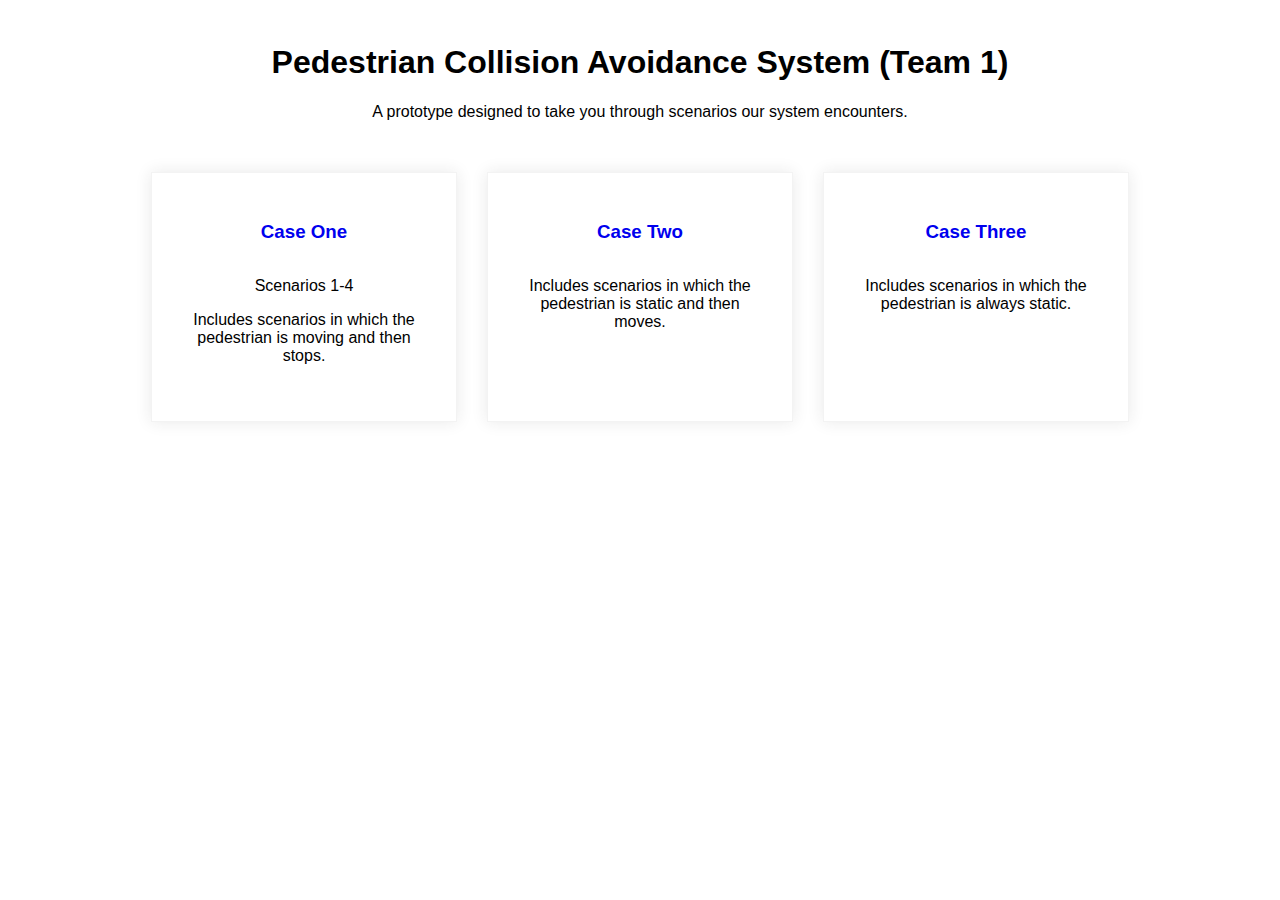
==== index.html @ 17b0c8d7 "new text layout home page" ====
<!DOCTYPE html>
<html lang="en">
<head>
    <meta charset="UTF-8">
    <meta http-equiv="X-UA-Compatible" content="IE=edge">
    <meta name="viewport" content="width=device-width, initial-scale=1.0">
    <link rel="stylesheet" href="style.css">
    <title>PCAS Prototype</title>
</head>
<body>
    <div class="body">
        <div class="header">
            <h1>Pedestrian Collision Avoidance System (Team 1)</h1>
            <p>A prototype designed to take you through scenarios our system encounters.</p>
        </div>
    
        <!--<div class="prototype">
            <iframe src="https://i.simmer.io/@AshleyArciniega/pcasprototype"></iframe>
            <iframe src="https://www.dropbox.com/s/5e4xvlfjmd02nue/index.html?dl=0" name="pcasprototype" scrolling="no"></iframe>
        </div>-->

        <div class="scenario-cards">
            <div class="card" id="c1">
                <a href="CaseOne.html">
                    <h3>Case One</h3></a>
                    <p>Scenarios 1-4</p>
                    <p>Includes scenarios in which the pedestrian is moving and then stops.</p>
            </div>
            <div class="card" id="c2">
                <a href="CaseTwo.html">
                    <h3>Case Two</h3></a>
                    <p>Includes scenarios in which the pedestrian is static and then moves.</p>
            </div>
            <div class="card" id="c3">
                <a href="CaseThree.html">
                    <h3>Case Three</h3></a>
                    <p>Includes scenarios in which the pedestrian is always static.</p>
            </div>
        </div>


    </div>    
</body>
</html>
---- style.css ----
body {
    background-color: #fff;
    font-family: Helvetica, sans-serif;
}

.body {
    display: flex;
    flex-direction: column;
    justify-content: center;
    align-items: center;
    text-align: center;
    margin: 0 auto;
}

h3 {
    margin: 0;
    font-weight: 100px;
    display: block;
}

.header {
    width: 100%;
    margin: 15px 15px;
    text-align: center;
}

.nav {
    margin: 0;
    padding: 0;
    list-style-type: none;
    padding-bottom: 20px;
}

.nav li {
    display: inline-block;
    padding: 0 20px;
    color: #222;
}

.nav li:hover {
    opacity: 0.5;
    transition: opacity ease-in-out 0.2s;
}

a {
    text-decoration: none;
    padding: 10px;
}

a:visited {
    text-decoration: none;
    color: #222;
}

.scenario-cards {
    display: grid;
    justify-content: center;
    grid-template-columns: 25% 25% 25%;
    grid-template-rows: 250px 250px;
    grid-gap: 30px;
    padding: 20px 20px;
}

.card {
    background-color: #fff;
    box-shadow: rgba(39, 39, 39, 0.1) 0 0 15px;
    border: .2px solid #f3f3f3;
    padding: 30px 30px;
}

#c1 {
    grid-row: 1;
    grid-column: 1;
}

#c2 {
    grid-row: 1;
    grid-column: 2;
}

#c3 {
    grid-row: 1;
    grid-column: 3;
}

.case1 {
    display: grid;
    justify-content: center;
    grid-template-columns: 1200px;
    grid-template-rows: 600px 600px 600px 600px;
    grid-gap: 30px;
    padding: 20px 20px;
}

#c1-1 {
    grid-column: 1;
    grid-row: 1;
}

#c1-2 {
    grid-column: 1;
    grid-row: 2;
}

#c1-3 {
    grid-column: 1;
    grid-row: 3;
}

#c1-4 {
    grid-column: 1;
    grid-row: 4;
}

.case2, .case3 {
    display: grid;
    justify-content: center;
    grid-template-columns: 1200px;
    grid-template-rows: 600px 600px 600px;
    grid-gap: 30px;
    padding: 20px 20px;
}

#c2-1 {
    grid-column: 1;
    grid-row: 1;
}

#c2-2 {
    grid-column: 1;
    grid-row: 2;
}

#c2-3 {
    grid-column: 1;
    grid-row: 3;
}

#c3-1 {
    grid-column: 1;
    grid-row: 1;
}

#c3-2 {
    grid-column: 1;
    grid-row: 2;
}

#c3-3 {
    grid-column: 1;
    grid-row: 3;
}

/*.prototype {
    width: 64%;
}

iframe {
    width: 100%;
    height: 600px;
    border-radius: 5px;
    border-color: #ccc;
}*/
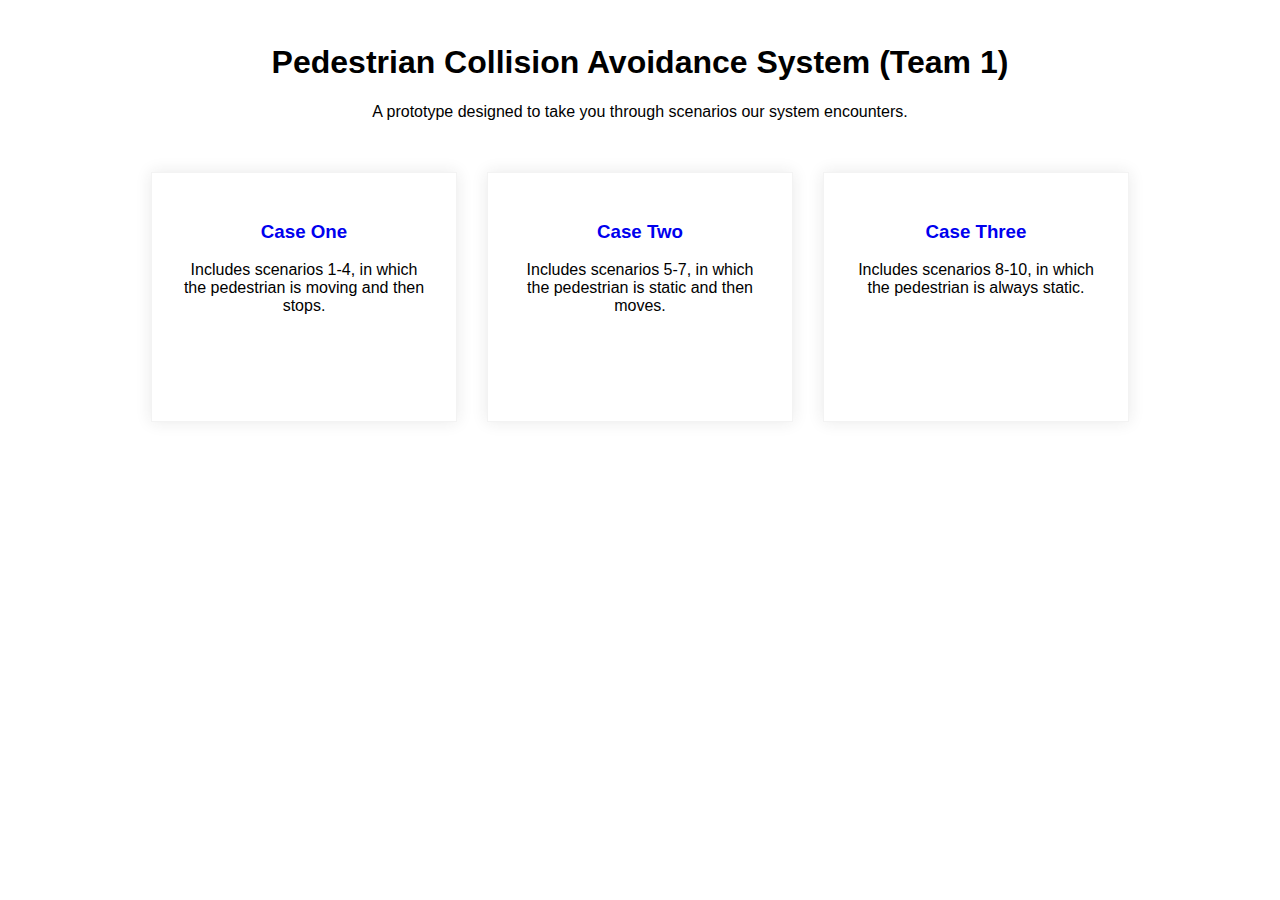
==== commit f0f068c5: "update home page" ====
--- a/index.html
+++ b/index.html
@@ -23,18 +23,17 @@
             <div class="card" id="c1">
                 <a href="CaseOne.html">
                     <h3>Case One</h3></a>
-                    <p>Scenarios 1-4</p>
-                    <p>Includes scenarios in which the pedestrian is moving and then stops.</p>
+                    <p>Includes scenarios 1-4, in which the pedestrian is moving and then stops.</p>
             </div>
             <div class="card" id="c2">
                 <a href="CaseTwo.html">
                     <h3>Case Two</h3></a>
-                    <p>Includes scenarios in which the pedestrian is static and then moves.</p>
+                    <p>Includes scenarios 5-7, in which the pedestrian is static and then moves.</p>
             </div>
             <div class="card" id="c3">
                 <a href="CaseThree.html">
                     <h3>Case Three</h3></a>
-                    <p>Includes scenarios in which the pedestrian is always static.</p>
+                    <p>Includes scenarios 8-10, in which the pedestrian is always static.</p>
             </div>
         </div>
 
--- a/style.css
+++ b/style.css
@@ -14,7 +14,6 @@
 
 h3 {
     margin: 0;
-    font-weight: 100px;
     display: block;
 }
 
@@ -59,6 +58,11 @@
     grid-template-rows: 250px 250px;
     grid-gap: 30px;
     padding: 20px 20px;
+}
+
+
+.scenario-cards p {
+    margin-top: 0px;
 }
 
 .card {
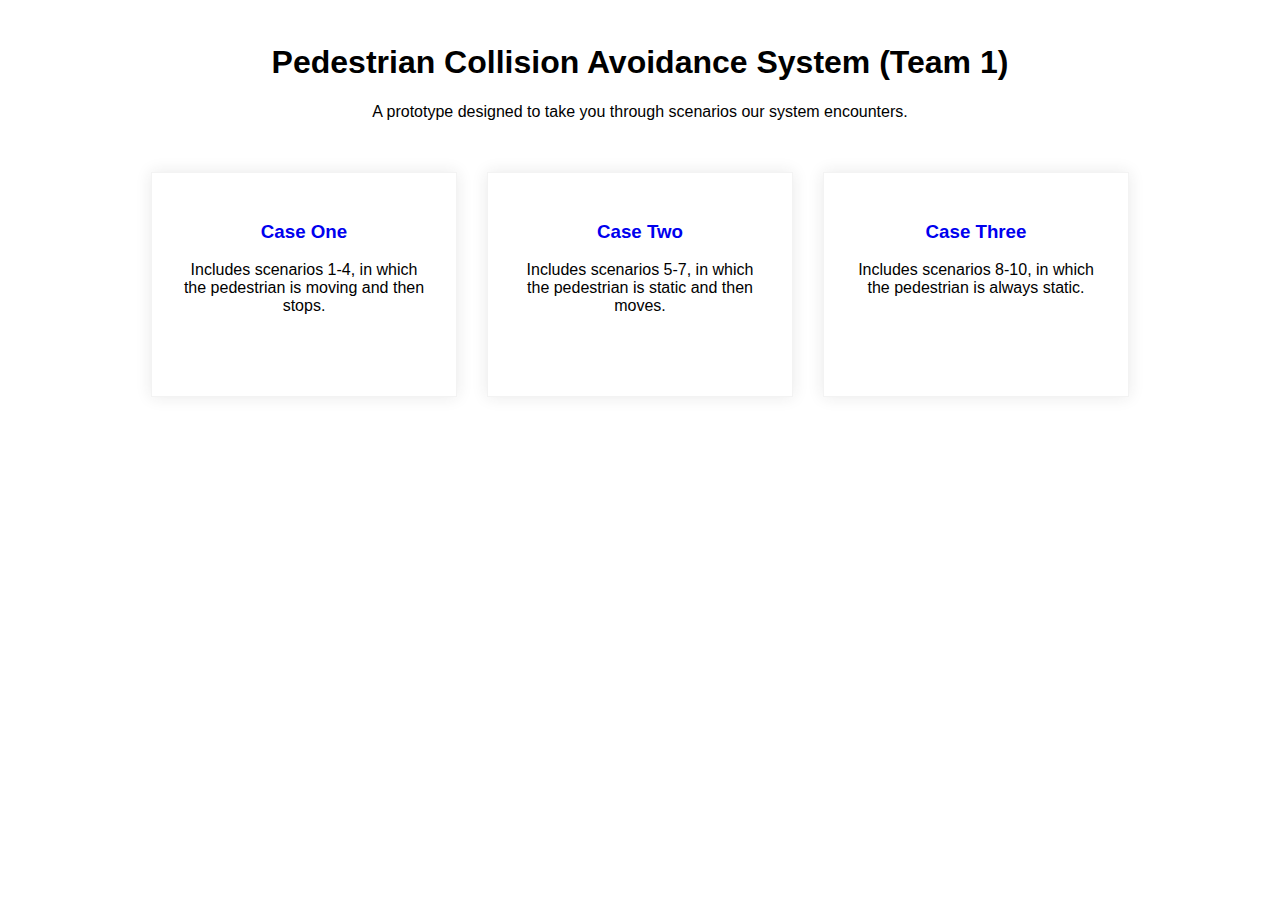
==== commit 18717c60: "change sizing again" ====
--- a/index.html
+++ b/index.html
@@ -19,7 +19,7 @@
             <iframe src="https://www.dropbox.com/s/5e4xvlfjmd02nue/index.html?dl=0" name="pcasprototype" scrolling="no"></iframe>
         </div>-->
 
-        <div class="scenario-cards">
+        <div class="case-cards">
             <div class="card" id="c1">
                 <a href="CaseOne.html">
                     <h3>Case One</h3></a>
--- a/style.css
+++ b/style.css
@@ -51,17 +51,17 @@
     color: #222;
 }
 
-.scenario-cards {
+.case-cards {
     display: grid;
     justify-content: center;
     grid-template-columns: 25% 25% 25%;
-    grid-template-rows: 250px 250px;
+    grid-template-rows: 225px 225px;
     grid-gap: 30px;
     padding: 20px 20px;
 }
 
 
-.scenario-cards p {
+.case-cards p {
     margin-top: 0px;
 }
 
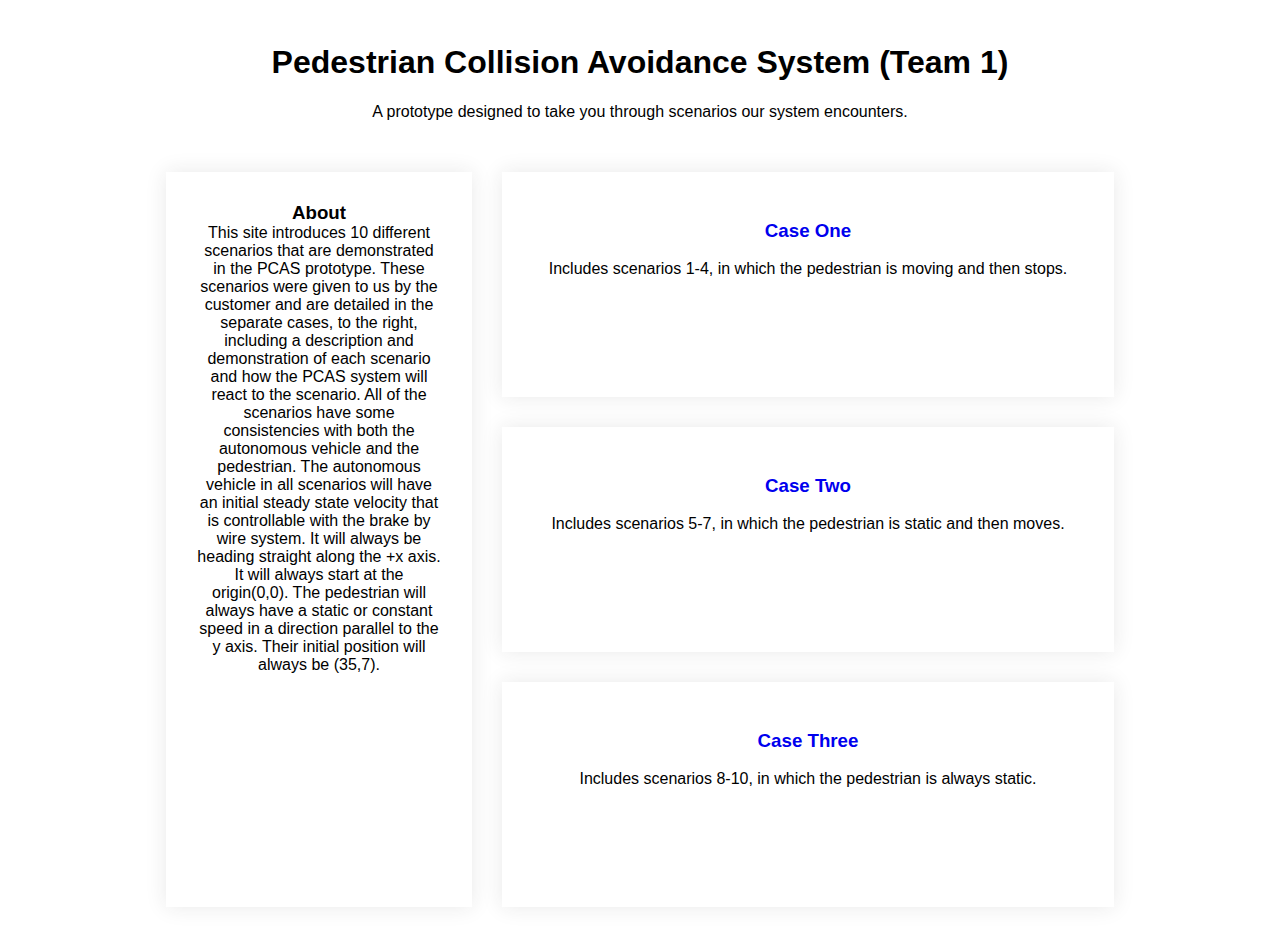
==== commit 280a2d08: "change home layout" ====
--- a/index.html
+++ b/index.html
@@ -20,6 +20,16 @@
         </div>-->
 
         <div class="case-cards">
+            <div class="card" id="c0">
+                <h3>About</h3>
+                <p>This site introduces 10 different scenarios that are demonstrated in the PCAS prototype. These scenarios were given
+                     to us by the customer and are detailed in the separate cases, to the right, including a description and demonstration
+                      of each scenario and how the PCAS system will react to the scenario. All of the scenarios have some consistencies 
+                      with both the autonomous vehicle and the pedestrian. The autonomous vehicle in all scenarios will have an initial steady state velocity that 
+                      is controllable with the brake by wire system. It will always be heading straight along the +x axis. It will always 
+                      start at the origin(0,0). The pedestrian will always have a static or constant speed in a direction parallel to the 
+                      y axis. Their initial position will always be (35,7).</p>
+            </div>
             <div class="card" id="c1">
                 <a href="CaseOne.html">
                     <h3>Case One</h3></a>
--- a/style.css
+++ b/style.css
@@ -54,12 +54,11 @@
 .case-cards {
     display: grid;
     justify-content: center;
-    grid-template-columns: 25% 25% 25%;
-    grid-template-rows: 225px 225px;
+    grid-template-columns: 25% 50%;
+    grid-template-rows: 225px 225px 225px;
     grid-gap: 30px;
     padding: 20px 20px;
 }
-
 
 .case-cards p {
     margin-top: 0px;
@@ -67,30 +66,35 @@
 
 .card {
     background-color: #fff;
-    box-shadow: rgba(39, 39, 39, 0.1) 0 0 15px;
-    border: .2px solid #f3f3f3;
+    box-shadow: rgba(39, 39, 39, 0.1) 0 0 20px;
+    border: .2x solid #f3f3f3;
     padding: 30px 30px;
 }
 
+#c0 {
+    grid-column: 1; 
+    grid-row: 1/ span 3;
+}
+
 #c1 {
+    grid-column: 2;
     grid-row: 1;
-    grid-column: 1;
 }
 
 #c2 {
-    grid-row: 1;
     grid-column: 2;
+    grid-row: 2;
 }
 
 #c3 {
-    grid-row: 1;
-    grid-column: 3;
+    grid-column: 2;
+    grid-row: 3;
 }
 
 .case1 {
     display: grid;
     justify-content: center;
-    grid-template-columns: 1200px;
+    grid-template-columns: 1000px;
     grid-template-rows: 600px 600px 600px 600px;
     grid-gap: 30px;
     padding: 20px 20px;
@@ -119,7 +123,7 @@
 .case2, .case3 {
     display: grid;
     justify-content: center;
-    grid-template-columns: 1200px;
+    grid-template-columns: 1000px;
     grid-template-rows: 600px 600px 600px;
     grid-gap: 30px;
     padding: 20px 20px;
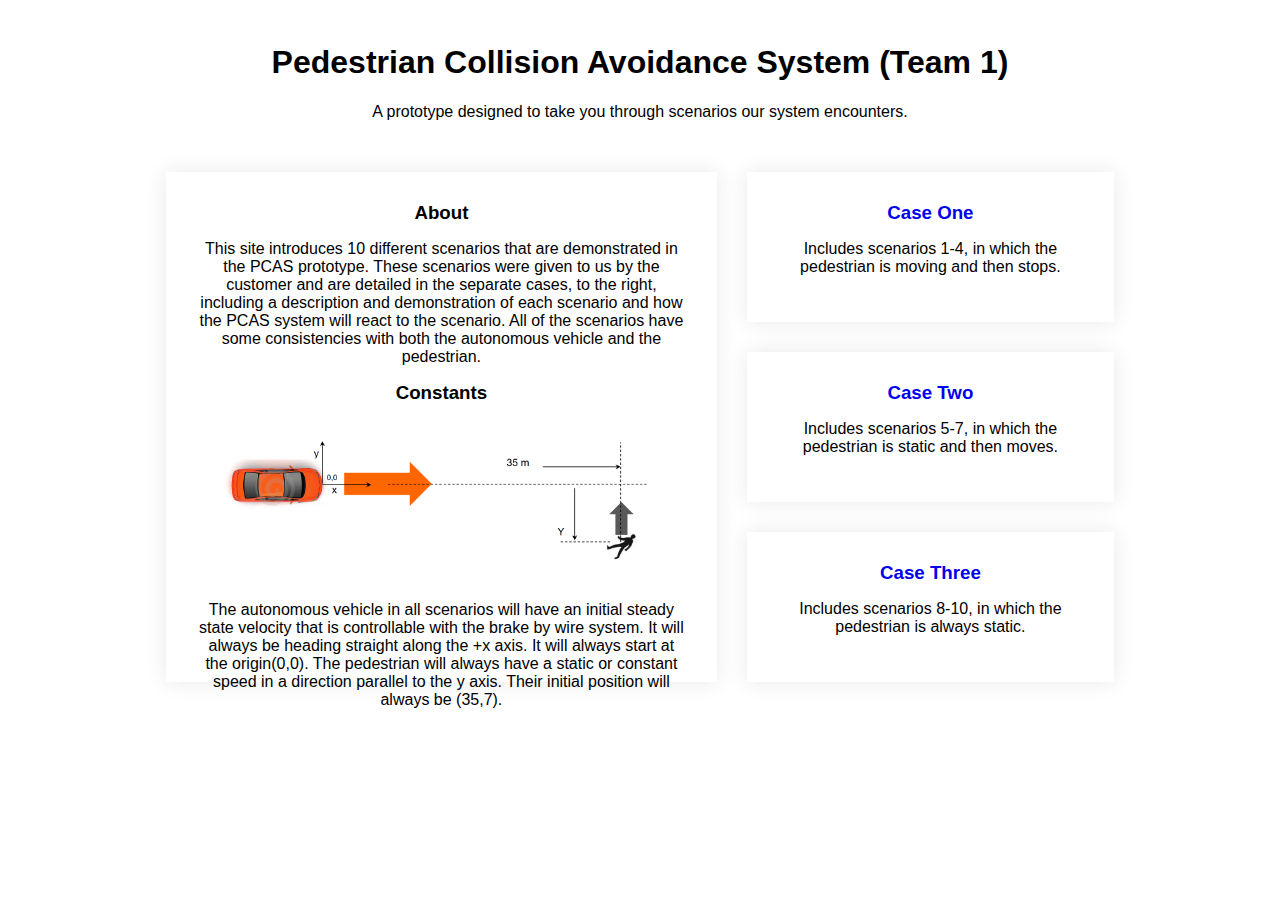
==== commit 325c0738: "add image and new section" ====
--- a/index.html
+++ b/index.html
@@ -25,10 +25,13 @@
                 <p>This site introduces 10 different scenarios that are demonstrated in the PCAS prototype. These scenarios were given
                      to us by the customer and are detailed in the separate cases, to the right, including a description and demonstration
                       of each scenario and how the PCAS system will react to the scenario. All of the scenarios have some consistencies 
-                      with both the autonomous vehicle and the pedestrian. The autonomous vehicle in all scenarios will have an initial steady state velocity that 
-                      is controllable with the brake by wire system. It will always be heading straight along the +x axis. It will always 
-                      start at the origin(0,0). The pedestrian will always have a static or constant speed in a direction parallel to the 
-                      y axis. Their initial position will always be (35,7).</p>
+                      with both the autonomous vehicle and the pedestrian.</p>
+                <h3>Constants</h3>
+                <img src="about.png" alt="picture to model consistencies">
+                <p>The autonomous vehicle in all scenarios will have an initial steady state velocity that 
+                    is controllable with the brake by wire system. It will always be heading straight along the +x axis. It will always 
+                    start at the origin(0,0). The pedestrian will always have a static or constant speed in a direction parallel to the 
+                    y axis. Their initial position will always be (35,7).</p>
             </div>
             <div class="card" id="c1">
                 <a href="CaseOne.html">
--- a/style.css
+++ b/style.css
@@ -43,7 +43,6 @@
 
 a {
     text-decoration: none;
-    padding: 10px;
 }
 
 a:visited {
@@ -54,14 +53,10 @@
 .case-cards {
     display: grid;
     justify-content: center;
-    grid-template-columns: 25% 50%;
-    grid-template-rows: 225px 225px 225px;
+    grid-template-columns: 45% 30%;
+    grid-template-rows: 150px 150px 150px;
     grid-gap: 30px;
     padding: 20px 20px;
-}
-
-.case-cards p {
-    margin-top: 0px;
 }
 
 .card {
@@ -74,6 +69,11 @@
 #c0 {
     grid-column: 1; 
     grid-row: 1/ span 3;
+}
+
+#c0 img {
+    width: 90%;
+    padding: 20px 20px;
 }
 
 #c1 {
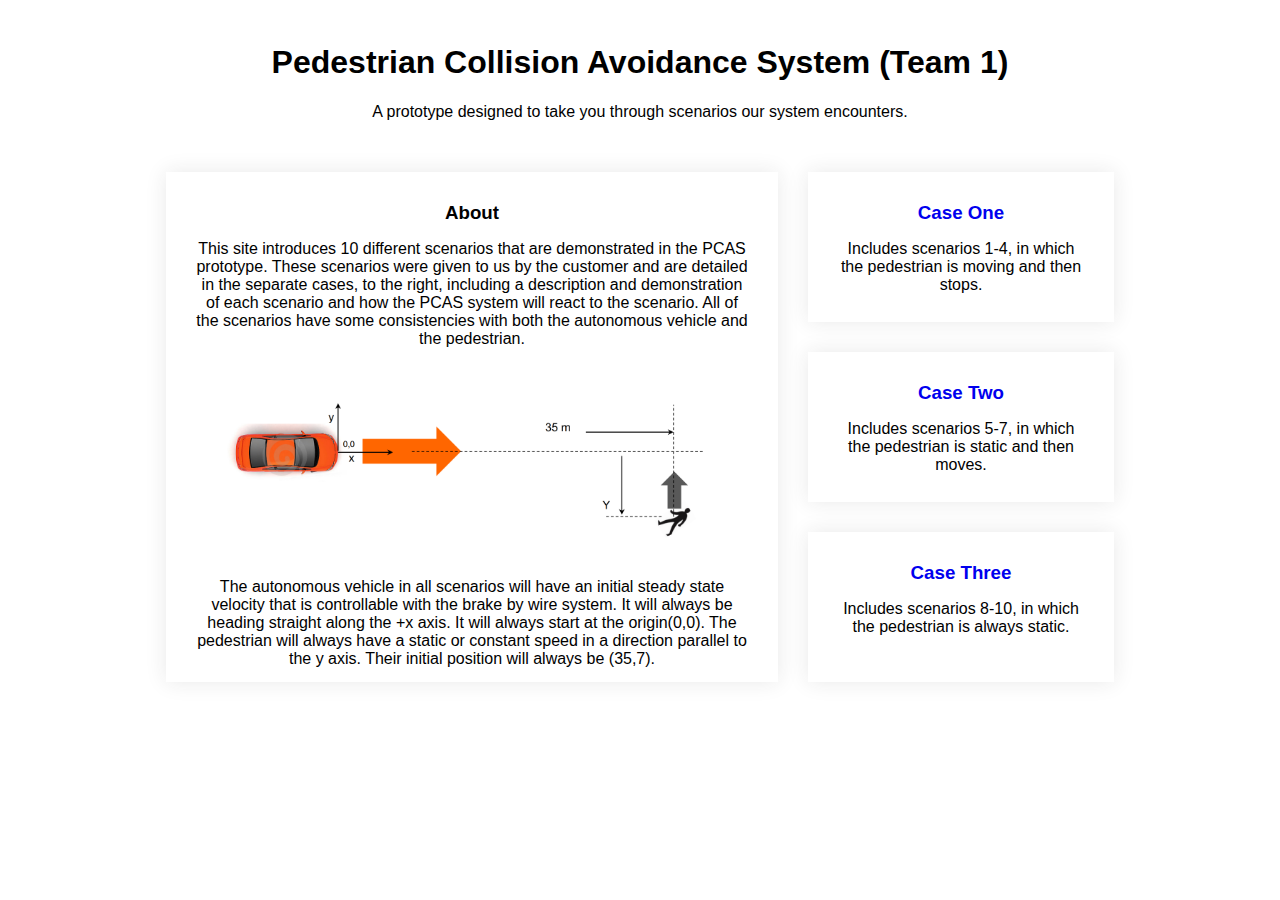
==== commit 8f591f25: "change layout" ====
--- a/index.html
+++ b/index.html
@@ -26,7 +26,6 @@
                      to us by the customer and are detailed in the separate cases, to the right, including a description and demonstration
                       of each scenario and how the PCAS system will react to the scenario. All of the scenarios have some consistencies 
                       with both the autonomous vehicle and the pedestrian.</p>
-                <h3>Constants</h3>
                 <img src="about.png" alt="picture to model consistencies">
                 <p>The autonomous vehicle in all scenarios will have an initial steady state velocity that 
                     is controllable with the brake by wire system. It will always be heading straight along the +x axis. It will always 
--- a/style.css
+++ b/style.css
@@ -53,7 +53,7 @@
 .case-cards {
     display: grid;
     justify-content: center;
-    grid-template-columns: 45% 30%;
+    grid-template-columns: 50% 25%;
     grid-template-rows: 150px 150px 150px;
     grid-gap: 30px;
     padding: 20px 20px;
@@ -64,6 +64,7 @@
     box-shadow: rgba(39, 39, 39, 0.1) 0 0 20px;
     border: .2x solid #f3f3f3;
     padding: 30px 30px;
+    overflow: hidden;
 }
 
 #c0 {
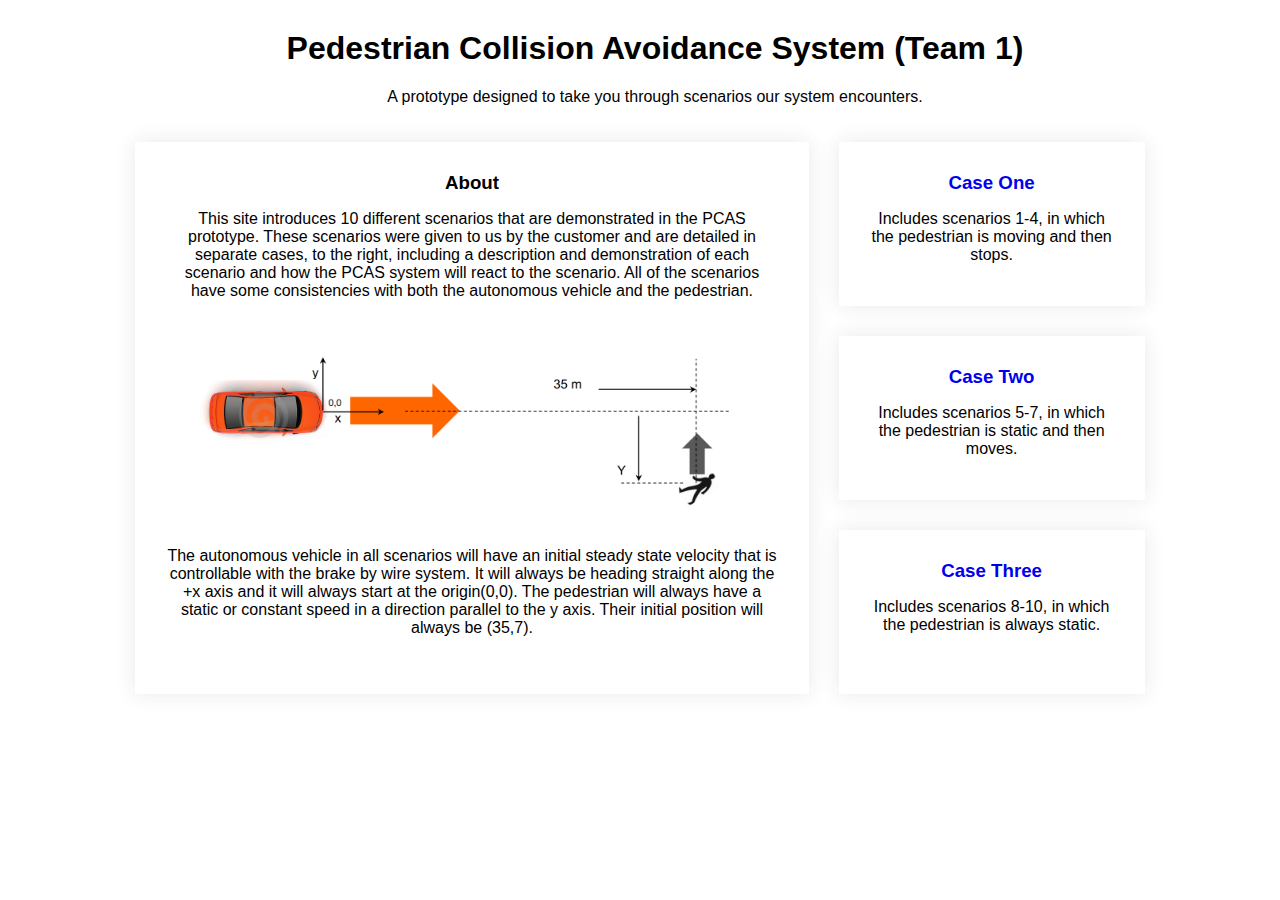
==== commit b5ba3623: "update home page and button" ====
--- a/index.html
+++ b/index.html
@@ -23,12 +23,12 @@
             <div class="card" id="c0">
                 <h3>About</h3>
                 <p>This site introduces 10 different scenarios that are demonstrated in the PCAS prototype. These scenarios were given
-                     to us by the customer and are detailed in the separate cases, to the right, including a description and demonstration
+                     to us by the customer and are detailed in separate cases, to the right, including a description and demonstration
                       of each scenario and how the PCAS system will react to the scenario. All of the scenarios have some consistencies 
                       with both the autonomous vehicle and the pedestrian.</p>
                 <img src="about.png" alt="picture to model consistencies">
                 <p>The autonomous vehicle in all scenarios will have an initial steady state velocity that 
-                    is controllable with the brake by wire system. It will always be heading straight along the +x axis. It will always 
+                    is controllable with the brake by wire system. It will always be heading straight along the +x axis and it will always 
                     start at the origin(0,0). The pedestrian will always have a static or constant speed in a direction parallel to the 
                     y axis. Their initial position will always be (35,7).</p>
             </div>
--- a/style.css
+++ b/style.css
@@ -3,13 +3,16 @@
     font-family: Helvetica, sans-serif;
 }
 
-.body {
+/*.body {
     display: flex;
     flex-direction: column;
     justify-content: center;
     align-items: center;
     text-align: center;
-    margin: 0 auto;
+}*/
+
+h1 {
+    margin-top: 30px;
 }
 
 h3 {
@@ -45,16 +48,21 @@
     text-decoration: none;
 }
 
+.card a:visited {
+    text-decoration: none;
+    color: orange;
+}
+
 a:visited {
     text-decoration: none;
-    color: #222;
+    color: rgb(36, 45, 66);
 }
 
 .case-cards {
     display: grid;
     justify-content: center;
-    grid-template-columns: 50% 25%;
-    grid-template-rows: 150px 150px 150px;
+    grid-template-columns: 55% 25%;
+    grid-template-rows: 30% 30% 30%;
     grid-gap: 30px;
     padding: 20px 20px;
 }
@@ -64,7 +72,11 @@
     box-shadow: rgba(39, 39, 39, 0.1) 0 0 20px;
     border: .2x solid #f3f3f3;
     padding: 30px 30px;
-    overflow: hidden;
+    text-align: center;
+}
+
+.card-hidden {
+    display: none;
 }
 
 #c0 {
@@ -92,11 +104,17 @@
     grid-row: 3;
 }
 
+#c1-1, #c1-2, #c1-3, #c1-4, #c2-1, #c2-2, #c2-3, #c3-1, #c3-2, #c3-3 {
+    display: flex;
+    justify-content: center;
+    align-items: center;
+}
+
 .case1 {
     display: grid;
     justify-content: center;
-    grid-template-columns: 1000px;
-    grid-template-rows: 600px 600px 600px 600px;
+    grid-template-columns: 15% 65%;
+    grid-template-rows: 30% 30% 30% 30%;
     grid-gap: 30px;
     padding: 20px 20px;
 }
@@ -119,13 +137,27 @@
 #c1-4 {
     grid-column: 1;
     grid-row: 4;
+}
+
+#e1 {
+    display: block;
+}
+
+#e1, #e2, #e3, #e4 {
+    grid-column: 2;
+    grid-row: 1 / span 4;
+}
+
+button {
+    background-color: #fff;
+    border: 0px;
 }
 
 .case2, .case3 {
     display: grid;
     justify-content: center;
-    grid-template-columns: 1000px;
-    grid-template-rows: 600px 600px 600px;
+    grid-template-columns: 15% 65%;
+    grid-template-rows: 57.9% 57.9% 57.9%;
     grid-gap: 30px;
     padding: 20px 20px;
 }
@@ -145,6 +177,11 @@
     grid-row: 3;
 }
 
+#e2-1 {
+    grid-column: 2;
+    grid-row: 1 / span 3;
+}
+
 #c3-1 {
     grid-column: 1;
     grid-row: 1;
@@ -158,6 +195,11 @@
 #c3-3 {
     grid-column: 1;
     grid-row: 3;
+}
+
+#e3-1 {
+    grid-column: 2;
+    grid-row: 1 / span 3;
 }
 
 /*.prototype {
